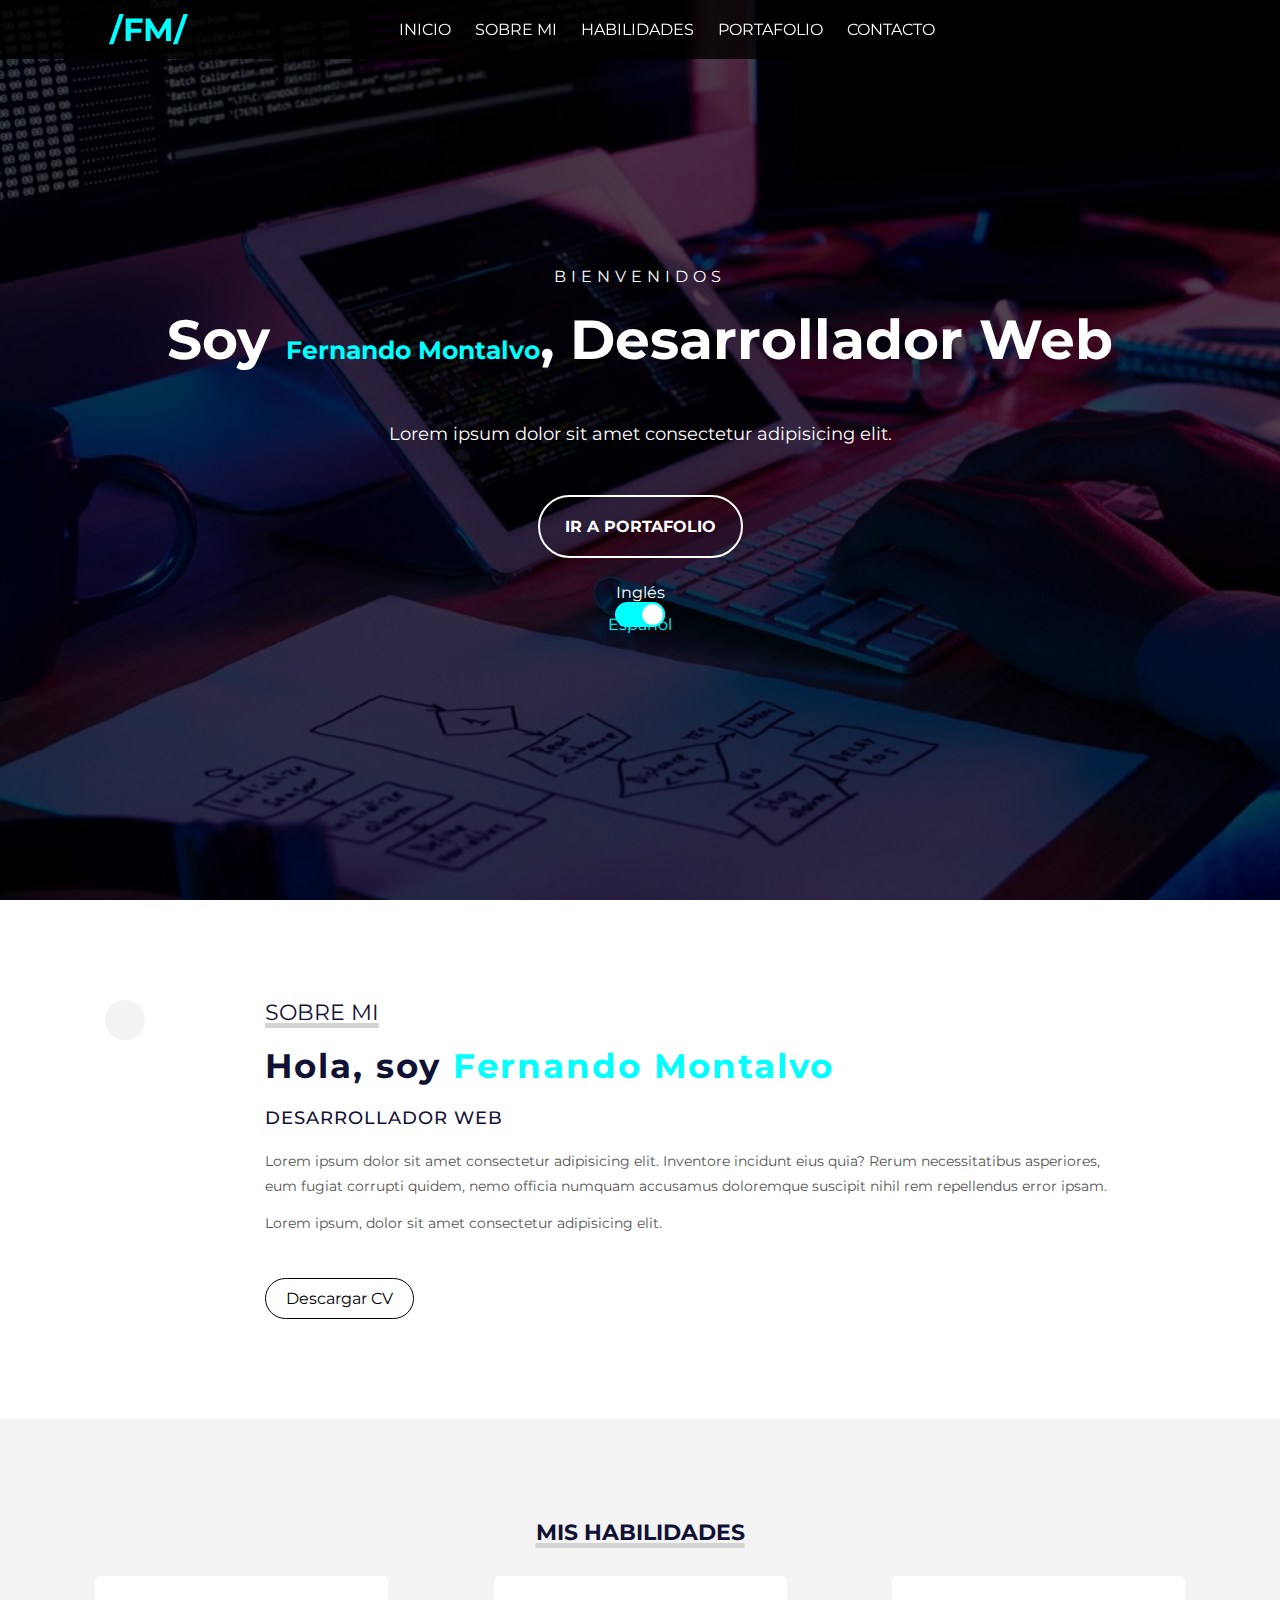
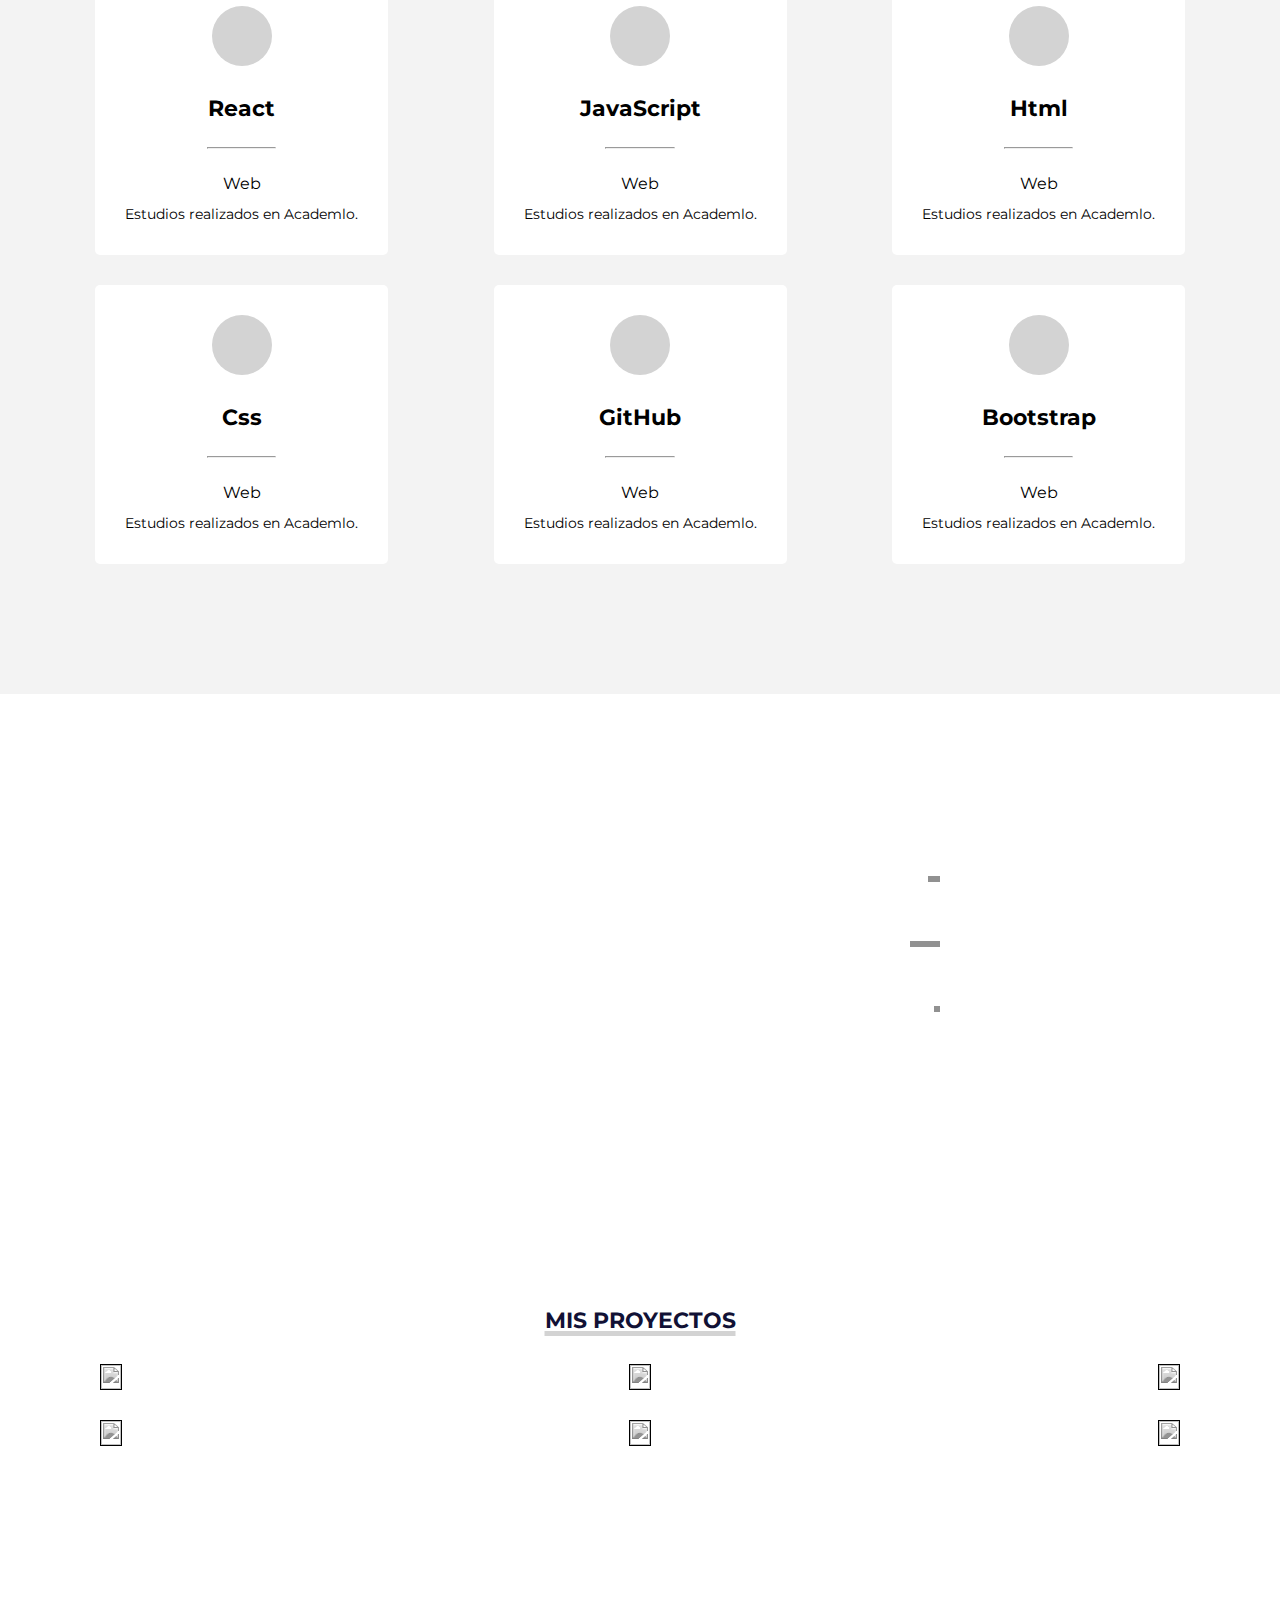
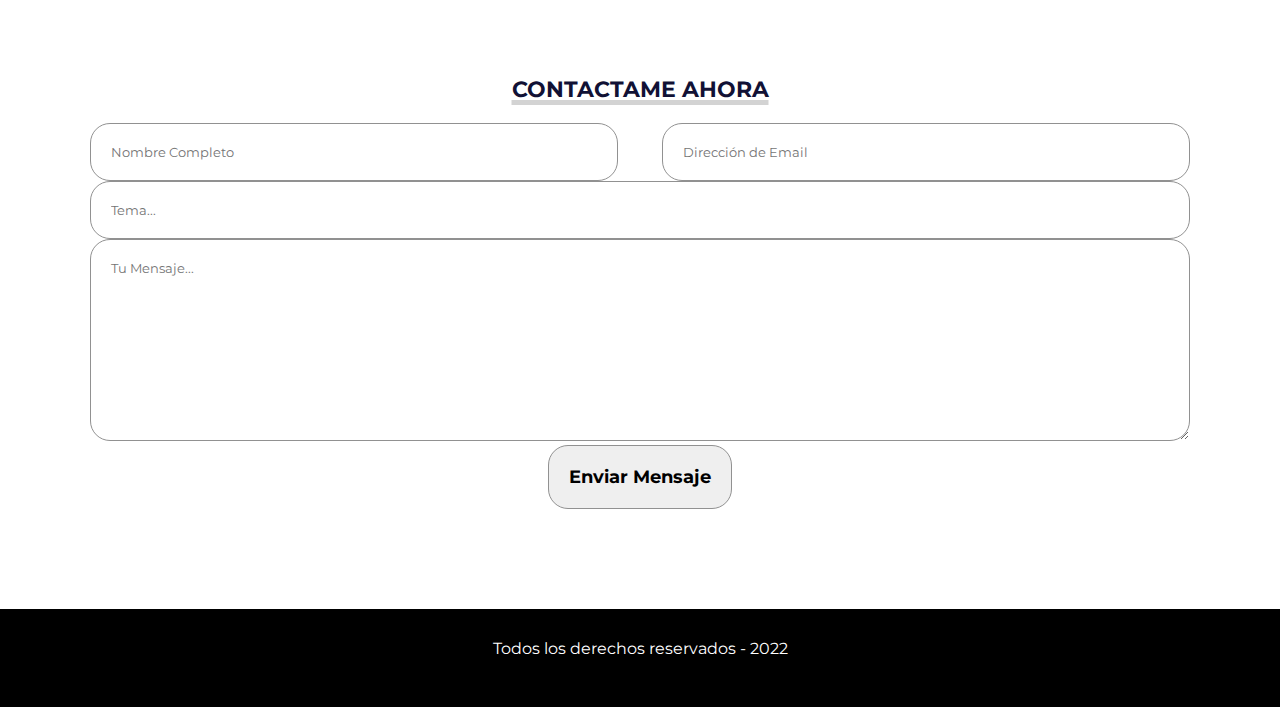
==== es/index.html @ 1dcae0e7 "new" ====
<!DOCTYPE html>
<html lang="es">
<head>
    <meta charset="UTF-8">
    <meta http-equiv="X-UA-Compatible" content="IE=edge">
    <meta name="viewport" content="width=device-width, initial-scale=1.0, user-scalable=no">
    <link rel="stylesheet" href="https://cdnjs.cloudflare.com/ajax/libs/font-awesome/6.1.2/css/all.min.css" integrity="sha512-1sCRPdkRXhBV2PBLUdRb4tMg1w2YPf37qatUFeS7zlBy7jJI8Lf4VHwWfZZfpXtYSLy85pkm9GaYVYMfw5BC1A==" crossorigin="anonymous" referrerpolicy="no-referrer" />
    <link rel="stylesheet" href="../style.css">
    <title>FM</title>
</head>
<body>
    <!-- inicio -->
    <section id="inicio">
        <div class="container">
            <header>
                <div class="container-header">
                    <h1>/FM/</h1>
                    <nav id="nav" class="">
                        <ul id="links">
                            <li><a href="#inicio" class="selected" onclick="seleccionar(this)">INICIO</a></li>
                            <li><a href="#sobremi" onclick="seleccionar(this)">SOBRE MI</a></li>
                            <li><a href="#habilidades" oclick="seleccionar(this)">HABILIDADES</a></li>
                            <li><a href="#portafolio" onlick="seleccionar(this)">PORTAFOLIO</a></li>
                            <li><a href="#contacto" onclick="seleccionar(this)">CONTACTO</a></li>
                        </ul>
                    </nav>
                    <div id="icon-nav" onclick="responsiveMenu()">
                        <i class="fa-solid fa-bars"></i>
                    </div>
                    <div class="network">
                        <a href="#"><i class="fa-brands fa-github"></i></a>
                        <a href="#"><i class="fa-brands fa-linkedin"></i></a>
                    </div>
                </div>
            </header>
            <div class="presentation">
                <p class="welcome">Bienvenidos</p>
                <h2>Soy <span>Fernando Montalvo</span>, Desarrollador Web</h2>
                <p class="description">Lorem ipsum dolor sit amet consectetur adipisicing elit.</p>
                <a href="#portafolio">Ir a Portafolio</a>
                <span class="en">Inglés</span>
                <input type="checkbox" class="check" checked>
                <span class="es">Español</span>
            </div>
        </div>
    </section>
    <!-- sobre mi -->
    <section id="sobremi">
        <div class="img-container">
            <img src="img/Fer.jpeg" alt="">
        </div>
        <div class="sobremi">
            <p  class="title-section">Sobre Mi</p>
            <h2>Hola, soy <span>Fernando Montalvo</span></h2>
            <h3>Desarrollador Web</h3>
            <p>Lorem ipsum dolor sit amet consectetur adipisicing elit. Inventore incidunt eius quia? Rerum necessitatibus asperiores, eum fugiat corrupti quidem, nemo officia numquam accusamus doloremque suscipit nihil rem repellendus error ipsam.</p>
            <p>Lorem ipsum, dolor sit amet consectetur adipisicing elit.</p>
            <a download="CV-Español" href="../CV/Currículum agente comercial profesional elegante y minimalista gris y beige.pdf">Descargar CV</a>
        </div>
    </section>
    <!-- habilidades -->
    <section id="habilidades">
        <h3 class="section-title">MIS HABILIDADES</h3>
        <div class="fila">
            <div class="habilidad">
                <span class="icon"><i class="fa-brands fa-react"></i></span>
                <h4>React</h4>
                <hr>
                <ul class="servicios-tag">
                    <li>Web</li>
                </ul>
                <p>Estudios realizados en Academlo.</p>
            </div>
            <div class="habilidad">
                <span class="icon"><i class="fa-brands fa-square-js"></i></span>
                <h4>JavaScript</h4>
                <hr>
                <ul class="servicios-tag">
                    <li>Web</li>
                </ul>
                <p>Estudios realizados en Academlo.</p>
            </div>
            <div class="habilidad">
                <span class="icon"><i class="fa-brands fa-html5"></i></span>
                <h4>Html</h4>
                <hr>
                <ul class="servicios-tag">
                    <li>Web</li>
                </ul>
                <p>Estudios realizados en Academlo.</p>
            </div>
        </div>
        <div class="fila">
            <div class="habilidad">
                <span class="icon"><i class="fa-brands fa-css3-alt"></i></span>
                <h4>Css</h4>
                <hr>
                <ul class="servicios-tag">
                    <li>Web</li>
                </ul>
                <p>Estudios realizados en Academlo.</p>
            </div>
            <div class="habilidad">
                <span class="icon"><i class="fa-brands fa-square-github"></i></span>
                <h4>GitHub</h4>
                <hr>
                <ul class="servicios-tag">
                    <li>Web</li>
                </ul>
                <p>Estudios realizados en Academlo.</p>
            </div>
            <div class="habilidad">
                <span class="icon"><i class="fa-brands fa-bootstrap"></i></span>
                <h4>Bootstrap</h4>
                <hr>
                <ul class="servicios-tag">
                    <li>Web</li>
                </ul>
                <p>Estudios realizados en Academlo.</p>
            </div>
        </div>
    </section>
    <!-- other skills -->
    <div class="skills-container" id="skills">
            <h3>OTRAS HABILIDADES</h3>
            <div class="skills">
                <div class="info">
                    <p><span class="list"></span>Adaptabilidad</p>
                    <span class="percent">98%</span>
                </div>
                <div class="bar">
                    <div id="adapt" class="bar-progress1"></div>
                </div>
            </div>

            <div class="skills">
                <div class="info">
                    <p><span class="list"></span>Trabajo en equipo</p>
                    <span class="percent">95%</span>
                </div>
                <div class="bar">
                    <div id="adapt" class="bar-progress2"></div>
                </div>
            </div>

            <div class="skills">
                <div class="info">
                    <p><span class="list"></span>Aprendizaje</p>
                    <span class="percent">99%</span>
                </div>
                <div class="bar">
                    <div id="adapt" class="bar-progress3"></div>
                </div>
            </div>

            <div class="skills">
                <div class="info">
                    <p><span class="list"></span>Compromiso</p>
                    <span class="percent">100%</span>
                </div>
                <div class="bar">
                    <div id="adapt" class="bar-progress4"></div>
                </div>
            </div>
    </div>
    <!-- portafolio -->
    <section id="portafolio">
        <h3 class="section-title">MIS PROYECTOS</h3>
        <div class="fila">
            <div class="proyecto">
                <div class="overlay"></div>
                <img src="img/e-c.png" alt="">
                <div class="info">
                    <h4>Descripción del proyecto</h4>
                    <p>Web Desing</p>
                </div>
            </div>
            <div class="proyecto">
                <div class="overlay"></div>
                <img src="img/p.png" alt="">
                <div class="info">
                    <h4>Descripción del proyecto</h4>
                    <p>Web Desing</p>
                </div>
            </div>
            <div class="proyecto">
                <div class="overlay"></div>
                <img src="img/rm.png" alt="">
                <div class="info">
                    <h4>Descripción del proyecto</h4>
                    <p>Web Desing</p>
                </div>
            </div>
        </div>
        <div class="fila">
            <div class="proyecto">
                <div class="overlay"></div>
                <img src="img/form.png" alt="">
                <div class="info">
                    <h4>Descripción del proyecto</h4>
                    <p>Web Desing</p>
                </div>
            </div>
            <div class="proyecto">
                <div class="overlay"></div>
                <img src="img/wa.png" alt="">
                <div class="info">
                    <h4>Descripción del proyecto</h4>
                    <p>Web Desing</p>
                </div>
            </div>
            <div class="proyecto">
                <div class="overlay"></div>
                <img src="img/q.png" alt="">
                <div class="info">
                    <h4>Descripción del proyecto</h4>
                    <p>Web Desing</p>
                </div>
            </div>
        </div>
    </section>
    <!-- contacto -->
    <section id="contacto">
        <h3 class="section-title">Contactame ahora</h3>
        <div class="container-form">
            <form action="https://formsubmit.co/fmontalvochavez@gmail.com" method="POST">
                <div class="fila mitad">
                    <input type="text" placeholder="Nombre Completo" class="input-mitad" name="name">
                    <input type="text" placeholder="Dirección de Email" class="input-mitad" name="email">
                </div>
                <div class="fila">
                    <input type="text" placeholder="Tema..." class="input-full" name="subject">
                </div>
                <div class="fila">
                    <textarea name="" id="" cols="30" rows="10" placeholder="Tu Mensaje..." class="input-full" name="comments"></textarea>
                </div>
                <input type="submit" value="Enviar Mensaje" class="btn-enviar">
            </form>
        </div>
    </section>
    <!-- footer -->
    <footer>
        <p>Todos los derechos reservados - 2022</p>
        <div class="network">
            <a href="#"><i class="fa-brands fa-github"></i></a>
            <a href="#"><i class="fa-brands fa-linkedin"></i></a>
        </div>
    </footer>

    <script src="../script.js"></script>
</body>
</html>
---- style.css ----
@import url('https://fonts.googleapis.com/css2?family=Montserrat:wght@200;400;600&display=swap');
*{
    margin: 0;
    padding: 0;
    box-sizing: border-box;
    font-family: "Montserrat";
}

html {
    scroll-behavior: smooth;
}

#inicio{
    background: linear-gradient(rgba(0,0,0,.7), rgba(0,0,0,.7)), url("img/Web-Development-Tools-Online-2020.jpg");
    background-size: cover;
    background-size: center center;
    height: 100vh;
}

#inicio .container header{
    background-color: rgba(0, 0, 0, .8);
    position: fixed;
    width: 100%;
    z-index: 100;
    top: 0;
}
#inicio .container header .container-header{
    max-width: 1100px;
    margin: auto;
    display: flex;
    justify-content: space-between;
    align-items: center;
    padding: 10px 20px;
}
#inicio .container header .container-header h1 {
    text-align: center;
    color: aqua;
}

#inicio .container header .container-header nav ul {
    list-style: none;
    display: flex;
    align-items: center;
}

#inicio .container header .container-header nav ul li a {
    text-decoration: none;
    color: #fff;
    margin: 0 12px;
    font-weight: 400;
    transition: .5s;
}

#inicio .container header .container-header nav ul a:hover {
    color: aqua;
}

#inicio .container header .container-header .network a {
    text-decoration: none;
    color: #fff;
    display: inline-block;
    margin-left: 10px;
    transition: .5s;
}

#inicio .container header .container-header .network a:hover {
    color: aqua;
}

#inicio .container header .container-header .seleccionado {
    color: aqua;
}

#inicio .container .presentation {
    max-width: 1100px;
    height: 100vh;
    margin: auto;
    color: #fff;
    display: flex;
    flex-direction: column;
    align-items: center;
    justify-content: center;
}

#inicio .container .presentation .welcome {
    font-size: 16px;
    margin-bottom: 20px;
    text-transform: uppercase;
    letter-spacing: 5px;
}

#inicio .container .presentation h2 {
    font-size: 55px;
    margin-bottom: 25px;
    text-align: center;
}

#inicio .container .presentation h2 span {
    font-size: 25px;
    color: aqua;
}

#inicio .container .presentation .description {
    max-width: 700px;
    margin: 25px auto;
    font-size: 18px;
    text-align: center;
}

#inicio .container .presentation a {
    text-decoration: none;
    display: inline-block;
    margin: 25px;
    padding: 20px 25px;
    border: 2px solid #fff;
    border-radius: 50px;
    color: #fff;
    font-weight: bold;
    text-transform: uppercase;
    transition: .5s;
}

#inicio .container .presentation a:hover {
    background: aqua;
}

#icon-nav {
    color: #fff;
    display: none;
}

/* S o b r e m i */

#sobremi {
    max-width: 1100px;
    margin: auto;
    padding: 100px 15px;
    color: #111135;
    display: flex;
}

#sobremi .img-container{
    max-width: 400px;
    margin-right: 80px;
}

#sobremi .img-container img {
    padding: 20px;
    width: 100%;
    border-radius: 20px;
    background-color: #f3f3f3;
}

#sobremi .sobremi {
    margin: 0 40px;
}

#sobremi .sobremi .title-section {
    font-size: 22px;
    text-transform: uppercase;
    color: #111135;
    text-decoration: underline;
    text-decoration-color: #d3d3d3;
    text-decoration-thickness: 5px;
}

#sobremi .sobremi h2{
    font-size: 34px;
    font-weight: bold;
    margin: 20px 0;
    letter-spacing: 2px;
}

#sobremi .sobremi h2 span {
    color: aqua;
}

#sobremi .sobremi h3 {
    font-size: 18px;
    font-weight: 500;
    text-transform: uppercase;
    margin-bottom: 20px;
    letter-spacing: 1px;
}

#sobremi .sobremi p {
    font-size: 14px;
    line-height: 25px;
    color: #565656;
    margin-bottom: 12px;
}

#sobremi .sobremi a {
    display: inline-block;
    text-decoration: none;
    color: #000;
    border-radius: 30px;
    border: 1px solid #000;
    padding: 10px 20px;
    margin-top: 30px;
    transition: .5s;
}

#sobremi .sobremi a:hover {
    background-color: aqua;
    color: #fff;
}

/* H a b i l i d a d e s */

#habilidades {
    padding: 100px 15px;
    text-align: center;
    background-color: #f3f3f3;
}

#habilidades .section-title {
    font-size: 22px;
    text-transform: uppercase;
    color: #111135;
    text-decoration: underline;
    text-decoration-color: #d3d3d3;
    text-decoration-thickness: 5px;
}

#habilidades .fila {
    display: flex;
    justify-content: space-between;
    max-width: 1100px;
    margin: 30px auto;
}

#habilidades .fila .habilidad {
    max-width: 350px;
    background-color: #fff;
    padding: 30px;
    margin: 0 5px;
    border-radius: 5px;
    transition: .5s;
}

#habilidades .fila .habilidad:hover {
    box-shadow: 5px 5px 10px #565656, -5px -5px 10px #8a8a8a;
}

#habilidades .fila .habilidad h4 {
    font-size: 22px;
    margin-bottom: 25px;
}

#habilidades .fila .habilidad .icon {
    display: inline-block;
    width: 60px;
    height: 60px;
    border-radius: 50%;
    background-color: #d3d3d3;
    padding: 20px;
    margin-bottom: 25px;
}

#habilidades .fila .habilidad hr {
    width: 30%;
    margin: auto;
    color: #000;
    margin-bottom: 25px;
}

#habilidades .fila .habilidad ul {
    list-style: none;
    display: flex;
    justify-content: center;
    margin-bottom: 10px;
}

#habilidades .fila .habilidad p {
    font-size: 14px;
    line-height: 22px;
}

/* O t r a s h a b i l i d a d e s */

.skills-container {
    background: linear-gradient(#eb5a5acc, rgba(33, 16, 16, .8)), url("img/52829.jpg");
    background-attachment: fixed;
    background-repeat: no-repeat;
    background-size: cover;
    background-position: center center;
    padding: 100px 0;
    text-align: center;
    color: #fff;
}

.skills-container .skills {
    max-width: 600px;
    margin: 30px auto;
}

.skills-container .skills .info {
    display: flex;
    justify-content: space-between;
}

.skills-container .skills .list {
    display: inline-block;
    margin-right: 20px;
    height: 10px;
    width: 10px;
    background-color: #fff;
}

.skills-container .skills .bar {
    background-color: #919191;
    width: 100%;
    height: 6px;
    margin: 10px 0;
}

.skills-container .skills .bar .bar-progress1 {
    background-color: #fff;
    width: 98%;
    height: 6px;
    animation: progress1 2s forwards;
}

.skills-container .skills .bar .bar-progress2 {
    background-color: #fff;
    width: 95%;
    height: 6px;
    animation: progress2 2s forwards;
}

.skills-container .skills .bar .bar-progress3 {
    background-color: #fff;
    width: 99%;
    height: 6px;
    animation: progress3 2s forwards;
}

.skills-container .skills .bar .bar-progress4 {
    background-color: #fff;
    width: 100%;
    height: 6px;
    animation: progress4 2s forwards;
}

@keyframes progress1{
    0%{
        width: 0;
    }
    100% {
        width: 98%;
    }
}

@keyframes progress2{
    0%{
        width: 0;
    }
    100% {
        width: 95%;
    }
}

@keyframes progress3{
    0%{
        width: 0;
    }
    100% {
        width: 99%;
    }
}

@keyframes progress4{
    0%{
        width: 0;
    }
    100% {
        width: 100%;
    }
}

/* p o r t a f o l i o */

#portafolio {
    max-width: 1100px;
    padding: 100px 0;
    margin: auto;
}

#portafolio .section-title {
    text-align: center;
    font-size: 22px;
    text-transform: uppercase;
    color: #111135;
    text-decoration: underline;
    text-decoration-color: #d3d3d3;
    text-decoration-thickness: 5px;
}

#portafolio .fila {
    display: flex;
    justify-content: space-between;
    margin: 30px 0;
}

#portafolio .fila .proyecto {
    max-width: 450px;
    border: 1px solid #000;
    margin: 0 10px;
    position: relative;
    overflow: hidden;
}

#portafolio .fila .proyecto img {
    width: 100%;
    height: 100%;
    filter: grayscale(1);
    object-fit: cover;
    transition: .5s;
}

#portafolio .fila .proyecto:hover img {
    filter: grayscale(0);
}

#portafolio .fila .proyecto .info {
    position: absolute;
    left: 0;
    background-color: rgba(0, 0, 0, .8);
    color: aqua;
    width: 100%;
    padding: 10px;
    opacity: 0;
    bottom: -40px;
    transition: .5s;
}

#portafolio .fila .proyecto:hover .info {
    opacity: 1;
    bottom: 0;
}

/* c o n t a c t o */

#contacto {
    padding: 100px 15px;
}

#contacto .section-title {
    margin-bottom: 20px;
    text-align: center;
    font-size: 22px;
    text-transform: uppercase;
    color: #111135;
    text-decoration: underline;
    text-decoration-color: #d3d3d3;
    text-decoration-thickness: 5px;
}

#contacto .container-form {
    max-width: 1100px;
    margin: auto;
}

#contacto .container-form .mitad {
    display: flex;
    justify-content: space-between;
}

#contacto .container-form input,
#contacto .container-form textarea {
    padding: 20px;
    border-radius: 20px;
    border: none;
    border: 1px solid #919191;
}

#contacto .container-form .mitad input {
    width: 48%;
}

#contacto .container-form .input-full {
    width: 100%;
}

#contacto .btn-enviar {
    display: block;
    margin: auto;
    cursor: pointer;
    transition: .5s;
    padding: 10px 15px;
    font-size: 18px;
    font-weight: bold;
}

#contacto .btn-enviar:hover {
    background-color: aqua;
    color: #fff;
}

footer {
    background-color: #000;
    color: #fff;
    text-align: center;
    padding: 30px 0;
}

footer a {
    text-decoration: none;
    color: #fff;
    display: inline-block;
    margin: 5px;
    font-size: 26px;
}

/* i d i o m a */

.en {
    color: #fff;
}

.es {
    color: aqua;
}

.check {
    position: relative;
    width: 50px;
}

.check:before {
    content: '';
    position: absolute;
    width: 50px;
    height: 25px;
    background: #fff;
    border-radius: 25px;
}

.check:after {
    content: '';
    position: absolute;
    width: 25px;
    height: 25px;
    background: #fff;
    border-radius: 25px;
    transition: 0.25s;
    border: 2px solid #333;
    box-sizing: border-box;
}

.check:checked:after {
    left: 25px;
    border: 2px solid aqua;
}

.check:checked::before {
    background: aqua;
}

/* r e s p o n s i v e */

@media screen and (max-width:800px){
    .network {
        display: none;
    }
    nav {
        display: none;
    }
    nav.responsive {
        display: block;
        background-color: rgba(0, 0, 0, .8);
        width: 100%;
        position: absolute;
        top: 48px;
        left: 0;
        padding: 10px 0;
    }
    nav.responsive ul {
        display: block !important;
        text-align: center;
    }
    nav.responsive ul li {
        margin: 5px 0;
    }
    #icon-nav {
        display: block;
    }
    #inicio .container .presentation h2 {
        font-size: 40px;
    }
    #sobremi {
        padding: 50px 0;
        display: block;
    }
    #sobremi .img-container{
        max-width: 200px;
        margin: auto;
    }
    #sobremi .img-container img {
        padding: 8px;
    }
    #sobremi .sobremi .title-section {
        text-align: center;
    }
    #sobremi .sobremi h2 {
        font-size: 25px;
        text-align: center;
    }
    #habilidades {
        padding: 50px 15px;
    }
    #habilidades .fila {
        display: block;
    }
    #habilidades .fila .habilidad {
        margin: 10px auto;
    }
    #skills-container {
        padding: 50px 20px;
    }
    #portafolio {
        padding: 50px 0;
    }
    #portafolio .fila {
        display: block;
    }
    #portafolio .fila .proyecto {
        margin: 10px auto;
    }
    #contacto {
        padding: 50px 15px;
    }
    #contacto .container-form .mitad {
        margin-bottom: 15px;
        display: block;
    }
    #contacto .container-form .mitad input {
        width: 100%;
        margin-bottom: 15px;
    }
}
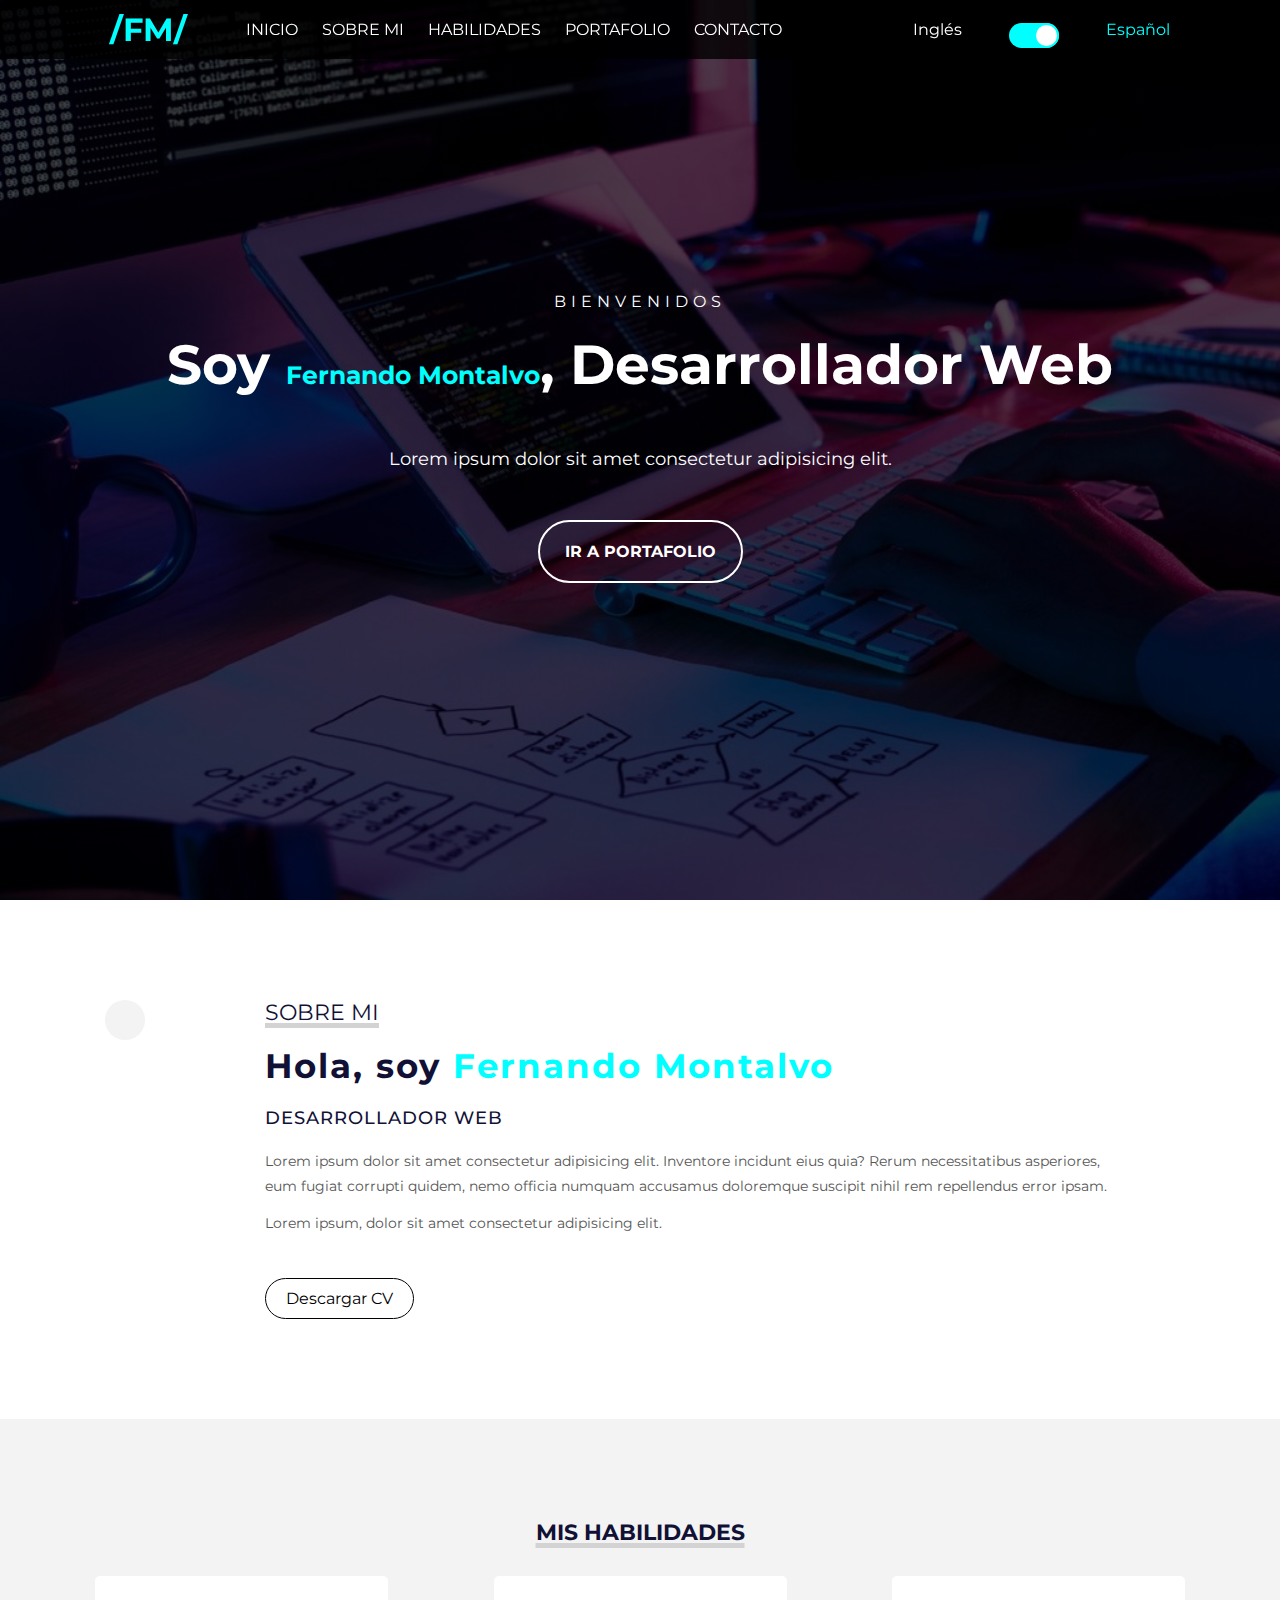
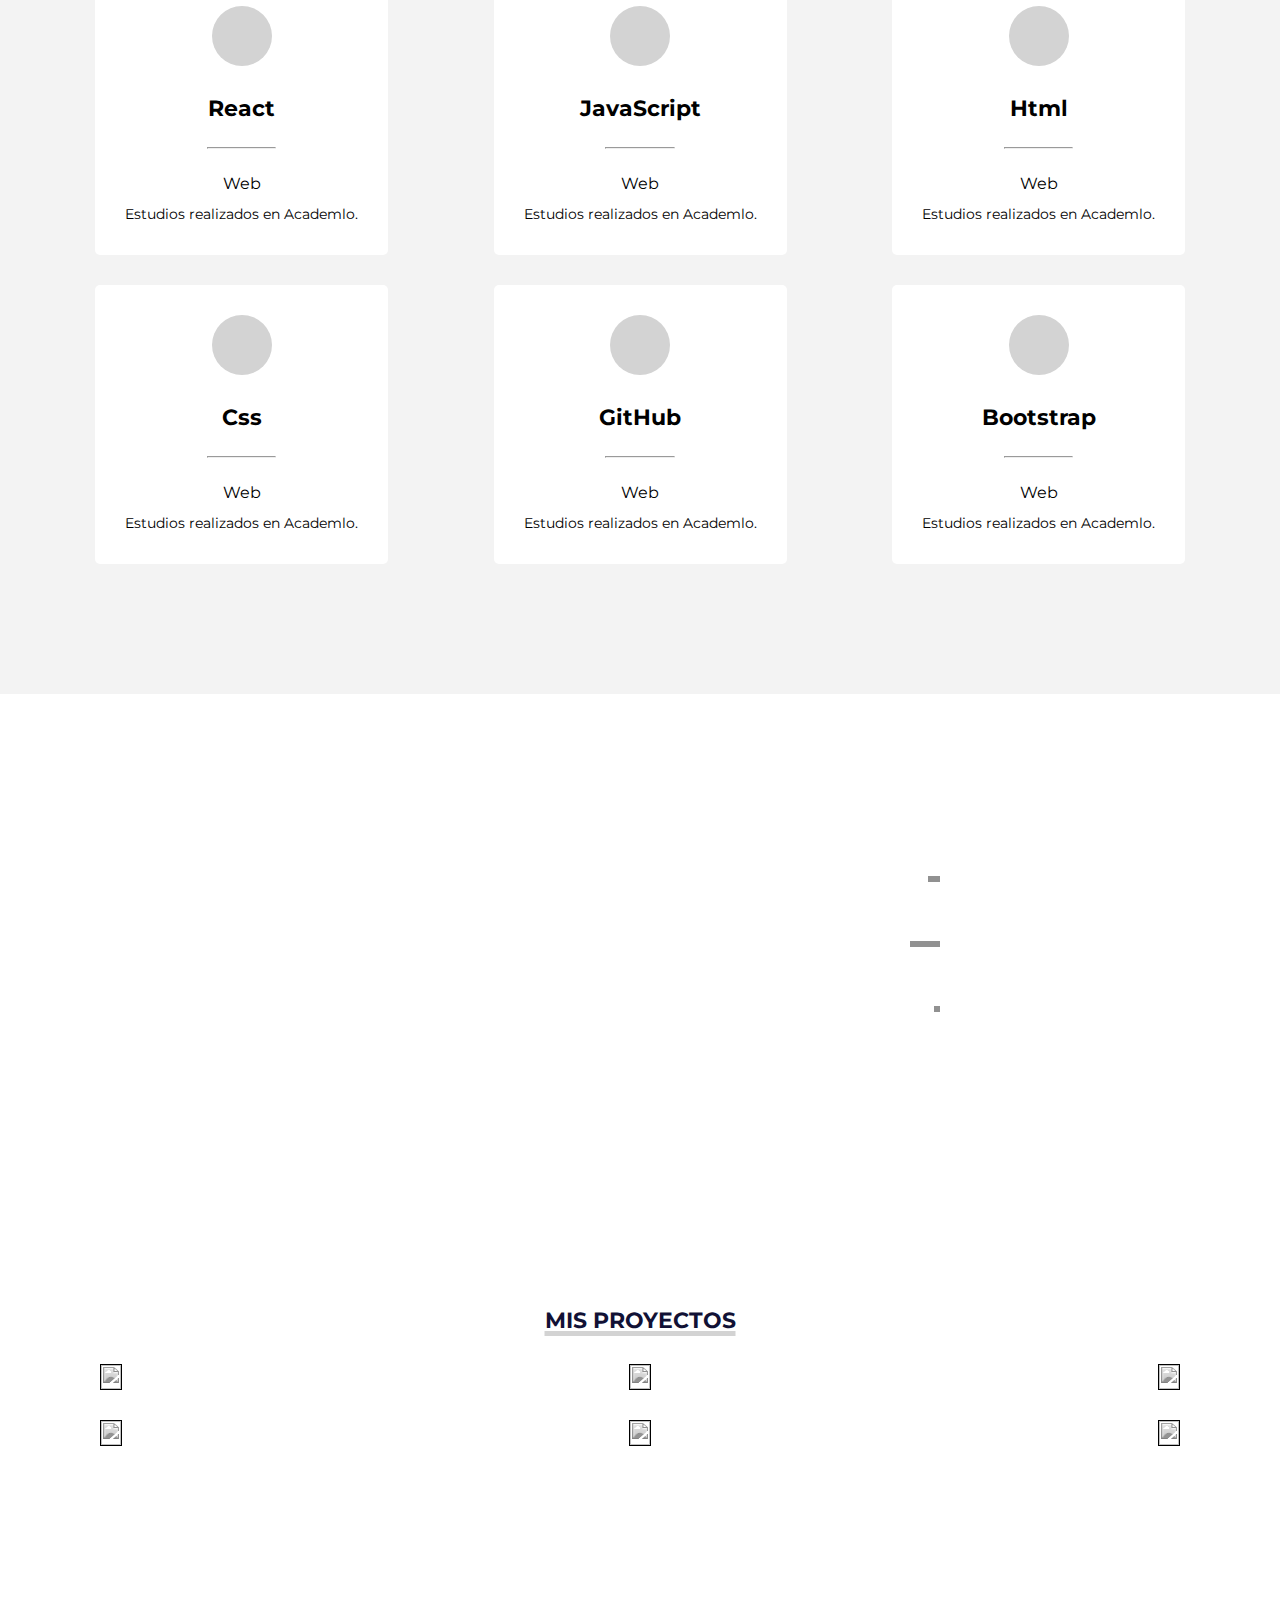
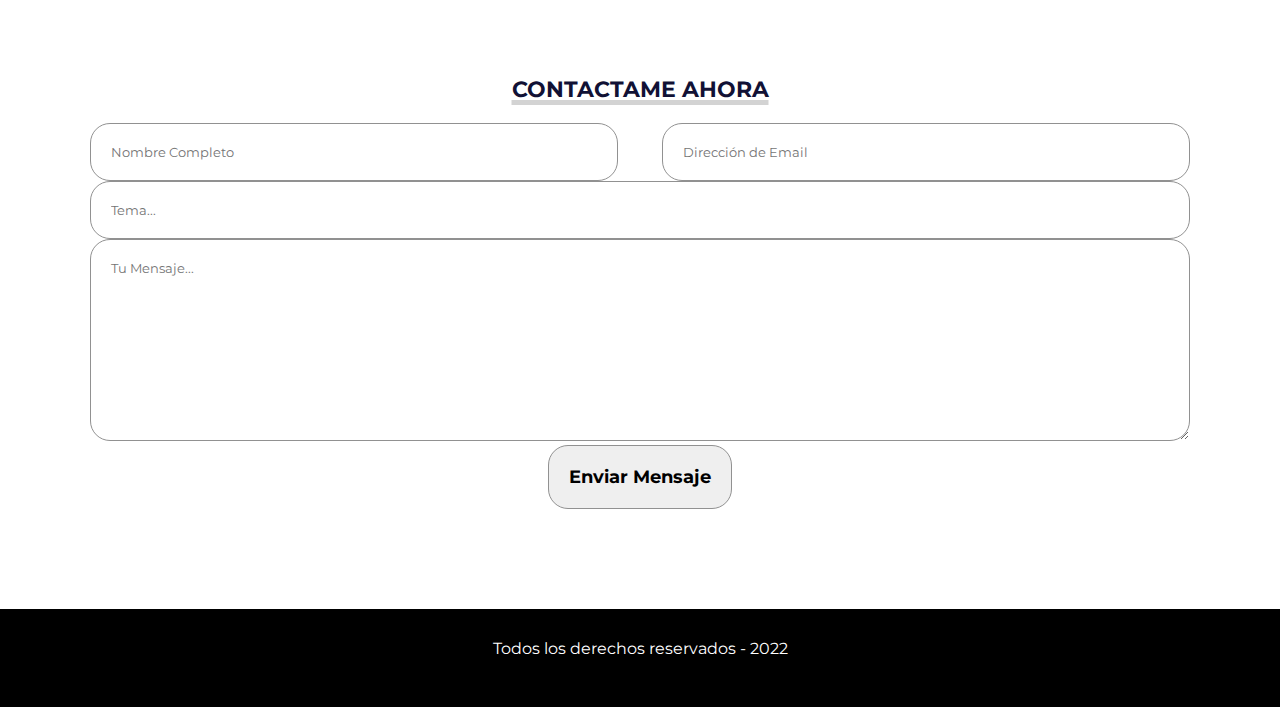
==== commit 9594deff: "n" ====
--- a/es/index.html
+++ b/es/index.html
@@ -31,6 +31,9 @@
                         <a href="#"><i class="fa-brands fa-github"></i></a>
                         <a href="#"><i class="fa-brands fa-linkedin"></i></a>
                     </div>
+                    <span class="en">Inglés</span>
+                    <input type="checkbox" class="check" checked>
+                    <span class="es">Español</span>
                 </div>
             </header>
             <div class="presentation">
@@ -38,9 +41,6 @@
                 <h2>Soy <span>Fernando Montalvo</span>, Desarrollador Web</h2>
                 <p class="description">Lorem ipsum dolor sit amet consectetur adipisicing elit.</p>
                 <a href="#portafolio">Ir a Portafolio</a>
-                <span class="en">Inglés</span>
-                <input type="checkbox" class="check" checked>
-                <span class="es">Español</span>
             </div>
         </div>
     </section>
@@ -232,7 +232,7 @@
                     <input type="text" placeholder="Tema..." class="input-full" name="subject">
                 </div>
                 <div class="fila">
-                    <textarea name="" id="" cols="30" rows="10" placeholder="Tu Mensaje..." class="input-full" name="comments"></textarea>
+                    <textarea name="comments" id="" cols="30" rows="10" placeholder="Tu Mensaje..." class="input-full"></textarea>
                 </div>
                 <input type="submit" value="Enviar Mensaje" class="btn-enviar">
             </form>
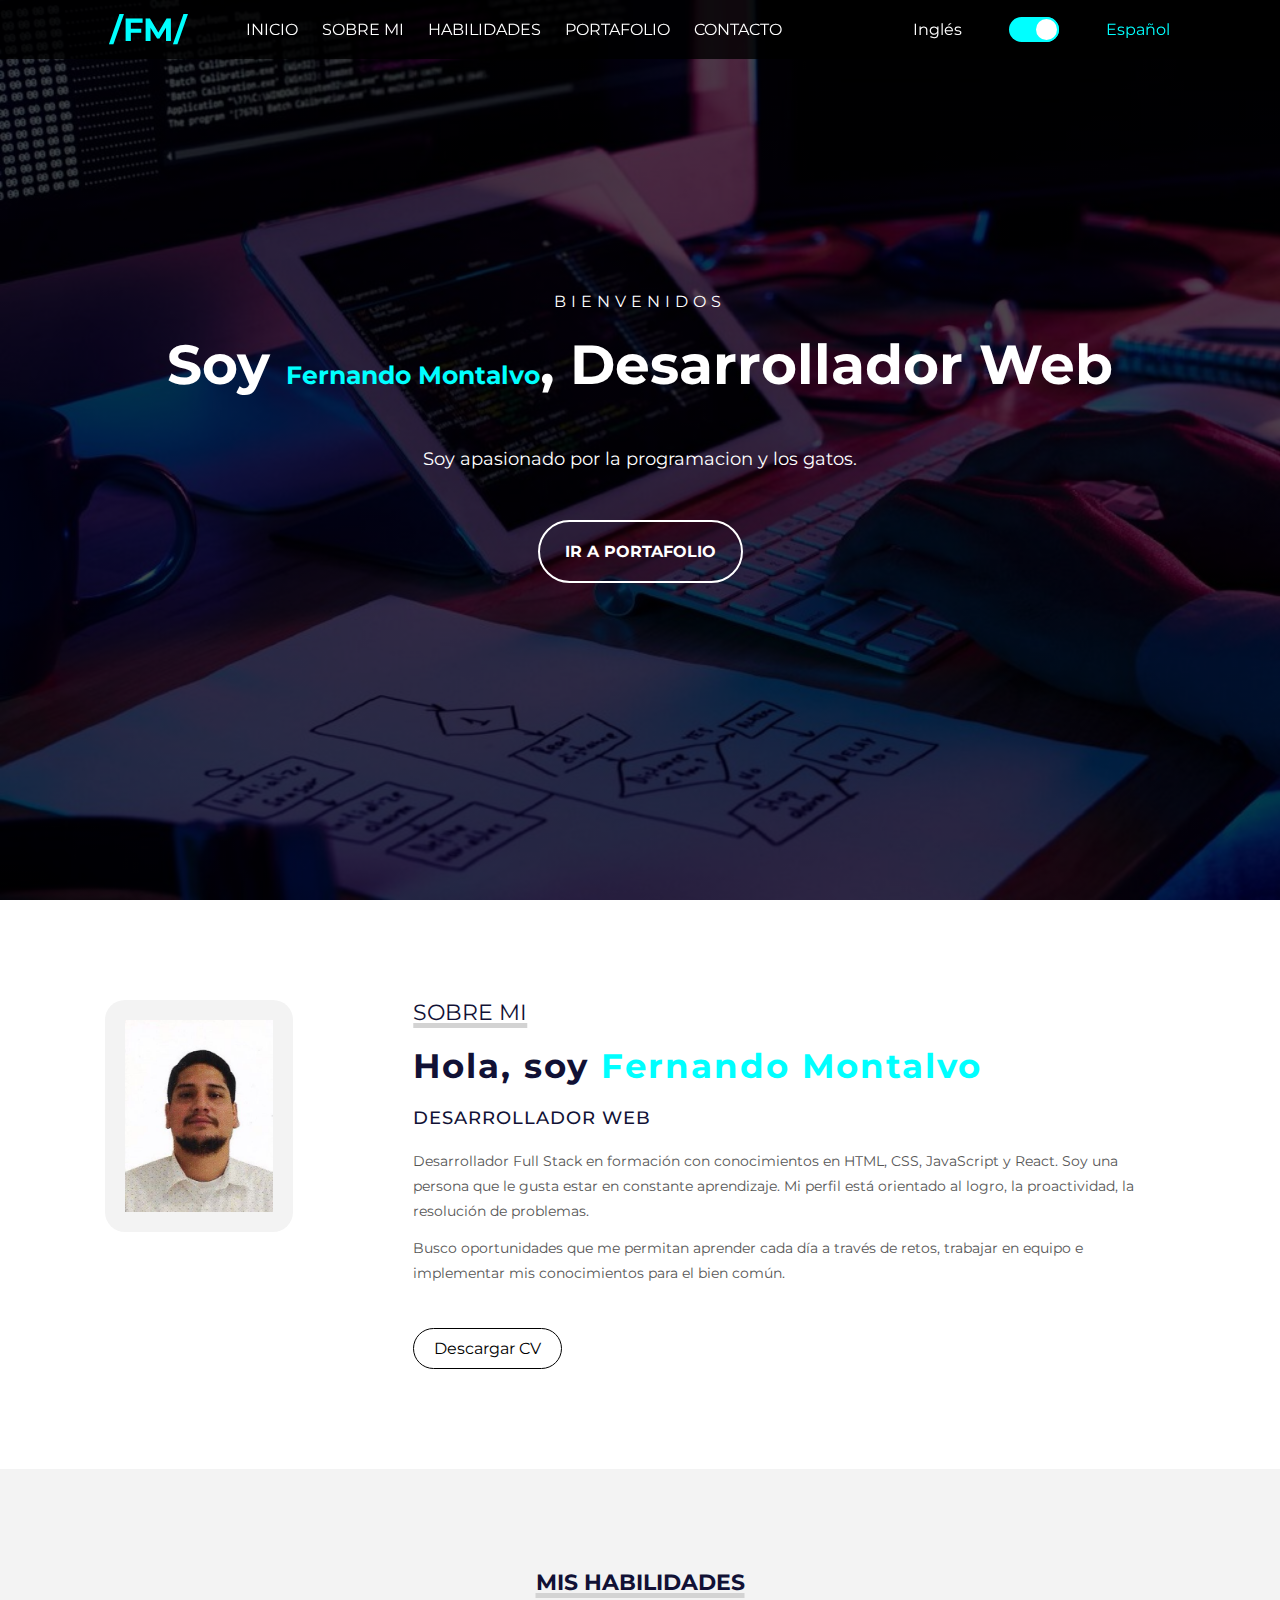
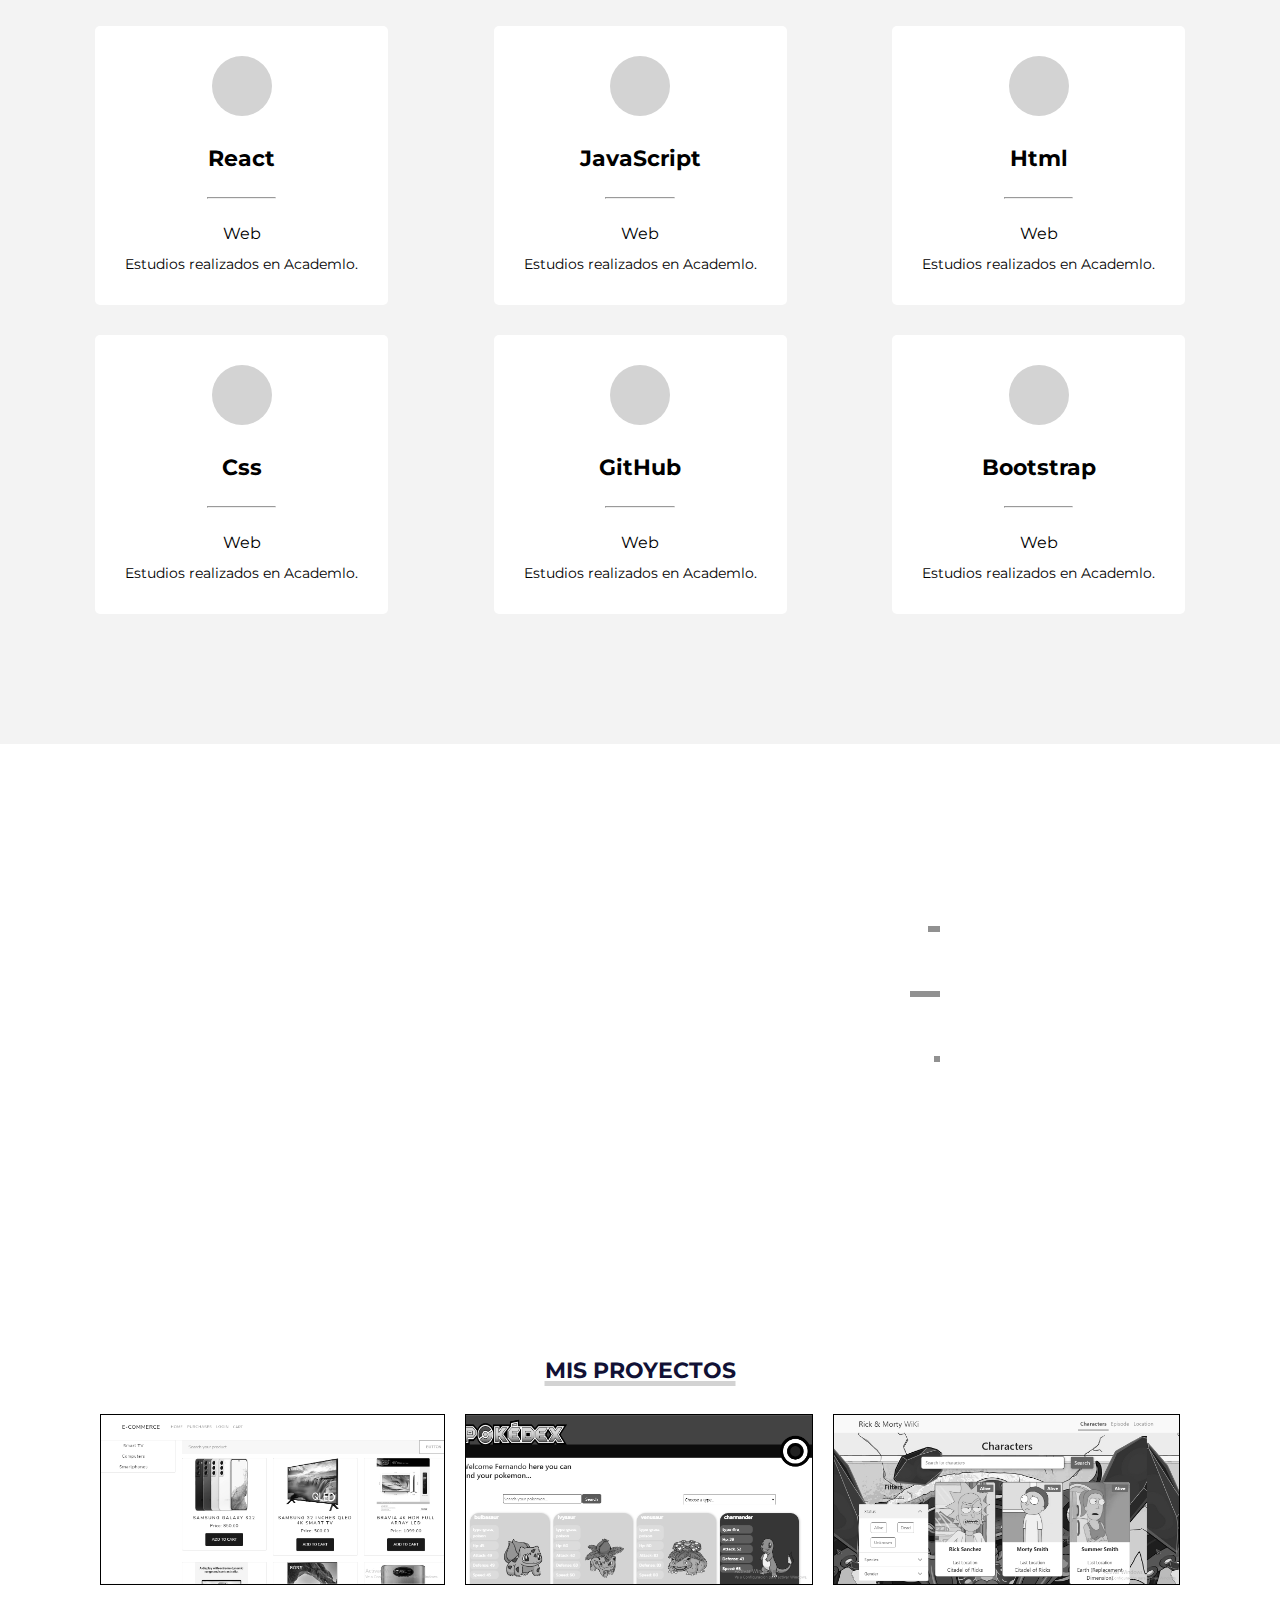
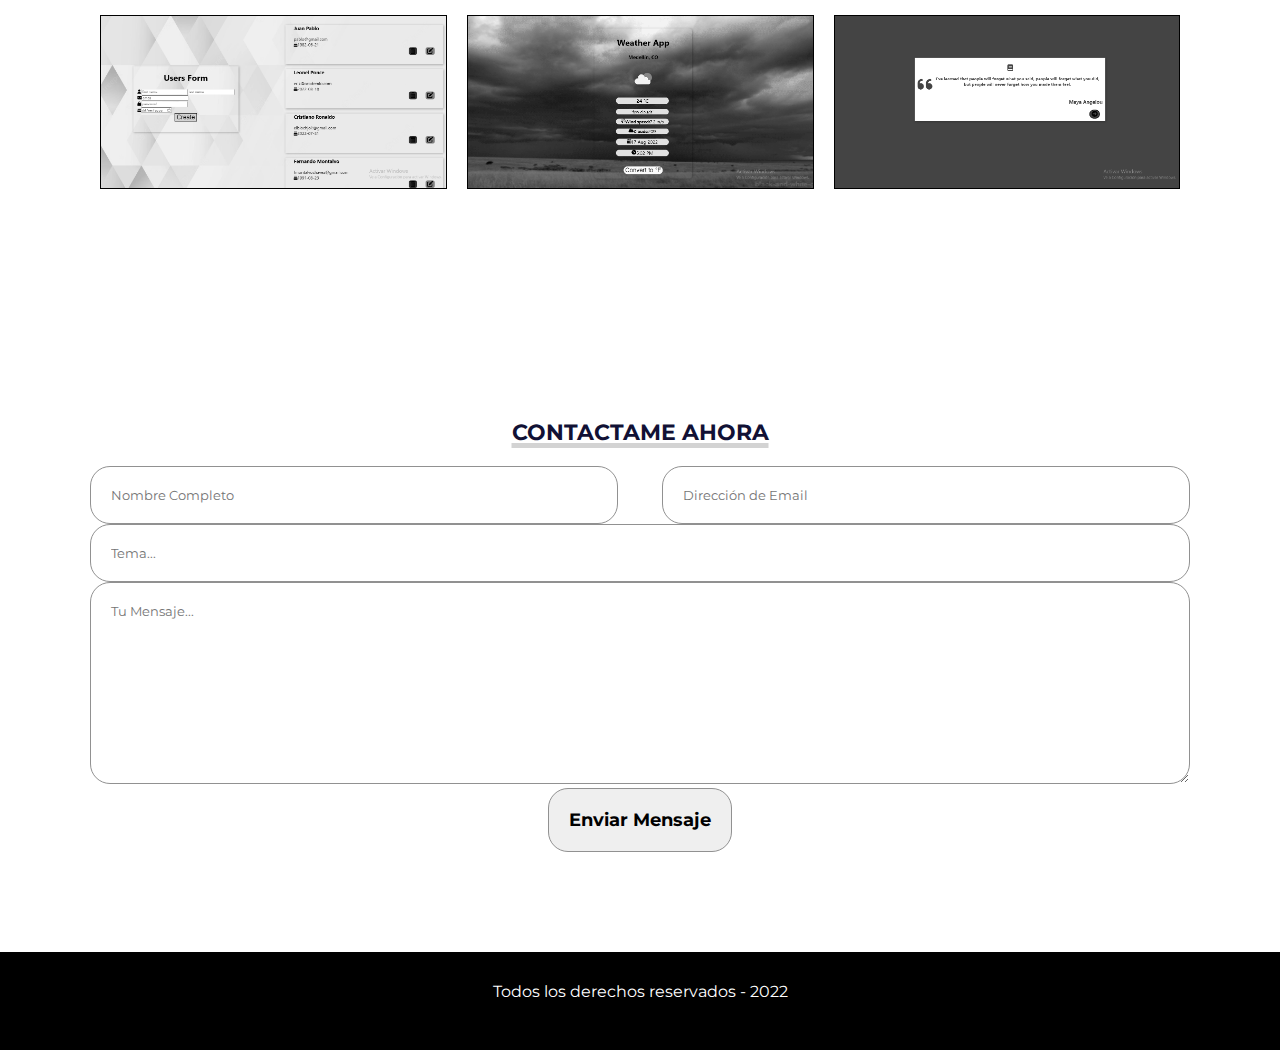
==== commit c11e3c04: "new" ====
--- a/es/index.html
+++ b/es/index.html
@@ -28,8 +28,8 @@
                         <i class="fa-solid fa-bars"></i>
                     </div>
                     <div class="network">
-                        <a href="#"><i class="fa-brands fa-github"></i></a>
-                        <a href="#"><i class="fa-brands fa-linkedin"></i></a>
+                        <a href="https://github.com/FernandoMontalvoCh"><i class="fa-brands fa-github"></i></a>
+                        <a href="https://www.linkedin.com/in/fernando-montalvo-883885226/"><i class="fa-brands fa-linkedin"></i></a>
                     </div>
                     <span class="en">Inglés</span>
                     <input type="checkbox" class="check" checked>
@@ -39,7 +39,7 @@
             <div class="presentation">
                 <p class="welcome">Bienvenidos</p>
                 <h2>Soy <span>Fernando Montalvo</span>, Desarrollador Web</h2>
-                <p class="description">Lorem ipsum dolor sit amet consectetur adipisicing elit.</p>
+                <p class="description">Soy apasionado por la programacion y los gatos.</p>
                 <a href="#portafolio">Ir a Portafolio</a>
             </div>
         </div>
@@ -47,14 +47,14 @@
     <!-- sobre mi -->
     <section id="sobremi">
         <div class="img-container">
-            <img src="img/Fer.jpeg" alt="">
+            <img src="../img/Fer.jpeg" alt="">
         </div>
         <div class="sobremi">
             <p  class="title-section">Sobre Mi</p>
             <h2>Hola, soy <span>Fernando Montalvo</span></h2>
             <h3>Desarrollador Web</h3>
-            <p>Lorem ipsum dolor sit amet consectetur adipisicing elit. Inventore incidunt eius quia? Rerum necessitatibus asperiores, eum fugiat corrupti quidem, nemo officia numquam accusamus doloremque suscipit nihil rem repellendus error ipsam.</p>
-            <p>Lorem ipsum, dolor sit amet consectetur adipisicing elit.</p>
+            <p>Desarrollador Full Stack en formación con conocimientos en HTML, CSS, JavaScript y React. Soy una persona que le gusta estar en constante aprendizaje. Mi perfil está orientado al logro, la proactividad, la resolución de problemas.</p>
+            <p>Busco oportunidades que me permitan aprender cada día a través de retos, trabajar en equipo e implementar mis conocimientos para el bien común.</p>
             <a download="CV-Español" href="../CV/Currículum agente comercial profesional elegante y minimalista gris y beige.pdf">Descargar CV</a>
         </div>
     </section>
@@ -169,52 +169,52 @@
         <div class="fila">
             <div class="proyecto">
                 <div class="overlay"></div>
-                <img src="img/e-c.png" alt="">
-                <div class="info">
-                    <h4>Descripción del proyecto</h4>
-                    <p>Web Desing</p>
-                </div>
-            </div>
-            <div class="proyecto">
-                <div class="overlay"></div>
-                <img src="img/p.png" alt="">
-                <div class="info">
-                    <h4>Descripción del proyecto</h4>
-                    <p>Web Desing</p>
-                </div>
-            </div>
-            <div class="proyecto">
-                <div class="overlay"></div>
-                <img src="img/rm.png" alt="">
-                <div class="info">
-                    <h4>Descripción del proyecto</h4>
-                    <p>Web Desing</p>
-                </div>
-            </div>
-        </div>
-        <div class="fila">
-            <div class="proyecto">
-                <div class="overlay"></div>
-                <img src="img/form.png" alt="">
-                <div class="info">
-                    <h4>Descripción del proyecto</h4>
-                    <p>Web Desing</p>
-                </div>
-            </div>
-            <div class="proyecto">
-                <div class="overlay"></div>
-                <img src="img/wa.png" alt="">
-                <div class="info">
-                    <h4>Descripción del proyecto</h4>
-                    <p>Web Desing</p>
-                </div>
-            </div>
-            <div class="proyecto">
-                <div class="overlay"></div>
-                <img src="img/q.png" alt="">
-                <div class="info">
-                    <h4>Descripción del proyecto</h4>
-                    <p>Web Desing</p>
+                <img src="../img/e-c.png" alt="">
+                <div class="info">
+                    <h4>E-commerce</h4>
+                    <p><i class="fa-brands fa-react"></i> <i class="fa-brands fa-html5"></i> <i class="fa-brands fa-css3-alt"></i></p>
+                </div>
+            </div>
+            <div class="proyecto">
+                <div class="overlay"></div>
+                <img src="../img/p.png" alt="">
+                <div class="info">
+                    <h4>Pokemon Api</h4>
+                    <p><i class="fa-brands fa-react"></i> <i class="fa-brands fa-html5"></i> <i class="fa-brands fa-css3-alt"></i></p>
+                </div>
+            </div>
+            <div class="proyecto">
+                <div class="overlay"></div>
+                <img src="../img/rm.png" alt="">
+                <div class="info">
+                    <h4>Rick and Morty Api</h4>
+                    <p><i class="fa-brands fa-react"></i> <i class="fa-brands fa-html5"></i> <i class="fa-brands fa-css3-alt"></i></p>
+                </div>
+            </div>
+        </div>
+        <div class="fila">
+            <div class="proyecto">
+                <div class="overlay"></div>
+                <img src="../img/form.png" alt="">
+                <div class="info">
+                    <h4>CRUD Form</h4>
+                    <p><i class="fa-brands fa-react"></i> <i class="fa-brands fa-html5"></i> <i class="fa-brands fa-css3-alt"></i></p>
+                </div>
+            </div>
+            <div class="proyecto">
+                <div class="overlay"></div>
+                <img src="../img/wa.png" alt="">
+                <div class="info">
+                    <h4>Weather Api</h4>
+                    <p><i class="fa-brands fa-react"></i> <i class="fa-brands fa-html5"></i> <i class="fa-brands fa-css3-alt"></i></p>
+                </div>
+            </div>
+            <div class="proyecto">
+                <div class="overlay"></div>
+                <img src="../img/q.png" alt="">
+                <div class="info">
+                    <h4>Quotes</h4>
+                    <p><i class="fa-brands fa-react"></i> <i class="fa-brands fa-html5"></i> <i class="fa-brands fa-css3-alt"></i></p>
                 </div>
             </div>
         </div>
@@ -242,8 +242,8 @@
     <footer>
         <p>Todos los derechos reservados - 2022</p>
         <div class="network">
-            <a href="#"><i class="fa-brands fa-github"></i></a>
-            <a href="#"><i class="fa-brands fa-linkedin"></i></a>
+            <a href="https://github.com/FernandoMontalvoCh"><i class="fa-brands fa-github"></i></a>
+            <a href="https://www.linkedin.com/in/fernando-montalvo-883885226/"><i class="fa-brands fa-linkedin"></i></a>
         </div>
     </footer>
 
--- a/style.css
+++ b/style.css
@@ -526,6 +526,8 @@
 .check {
     position: relative;
     width: 50px;
+    cursor: pointer;
+    margin-bottom: 0.7rem;
 }
 
 .check:before {
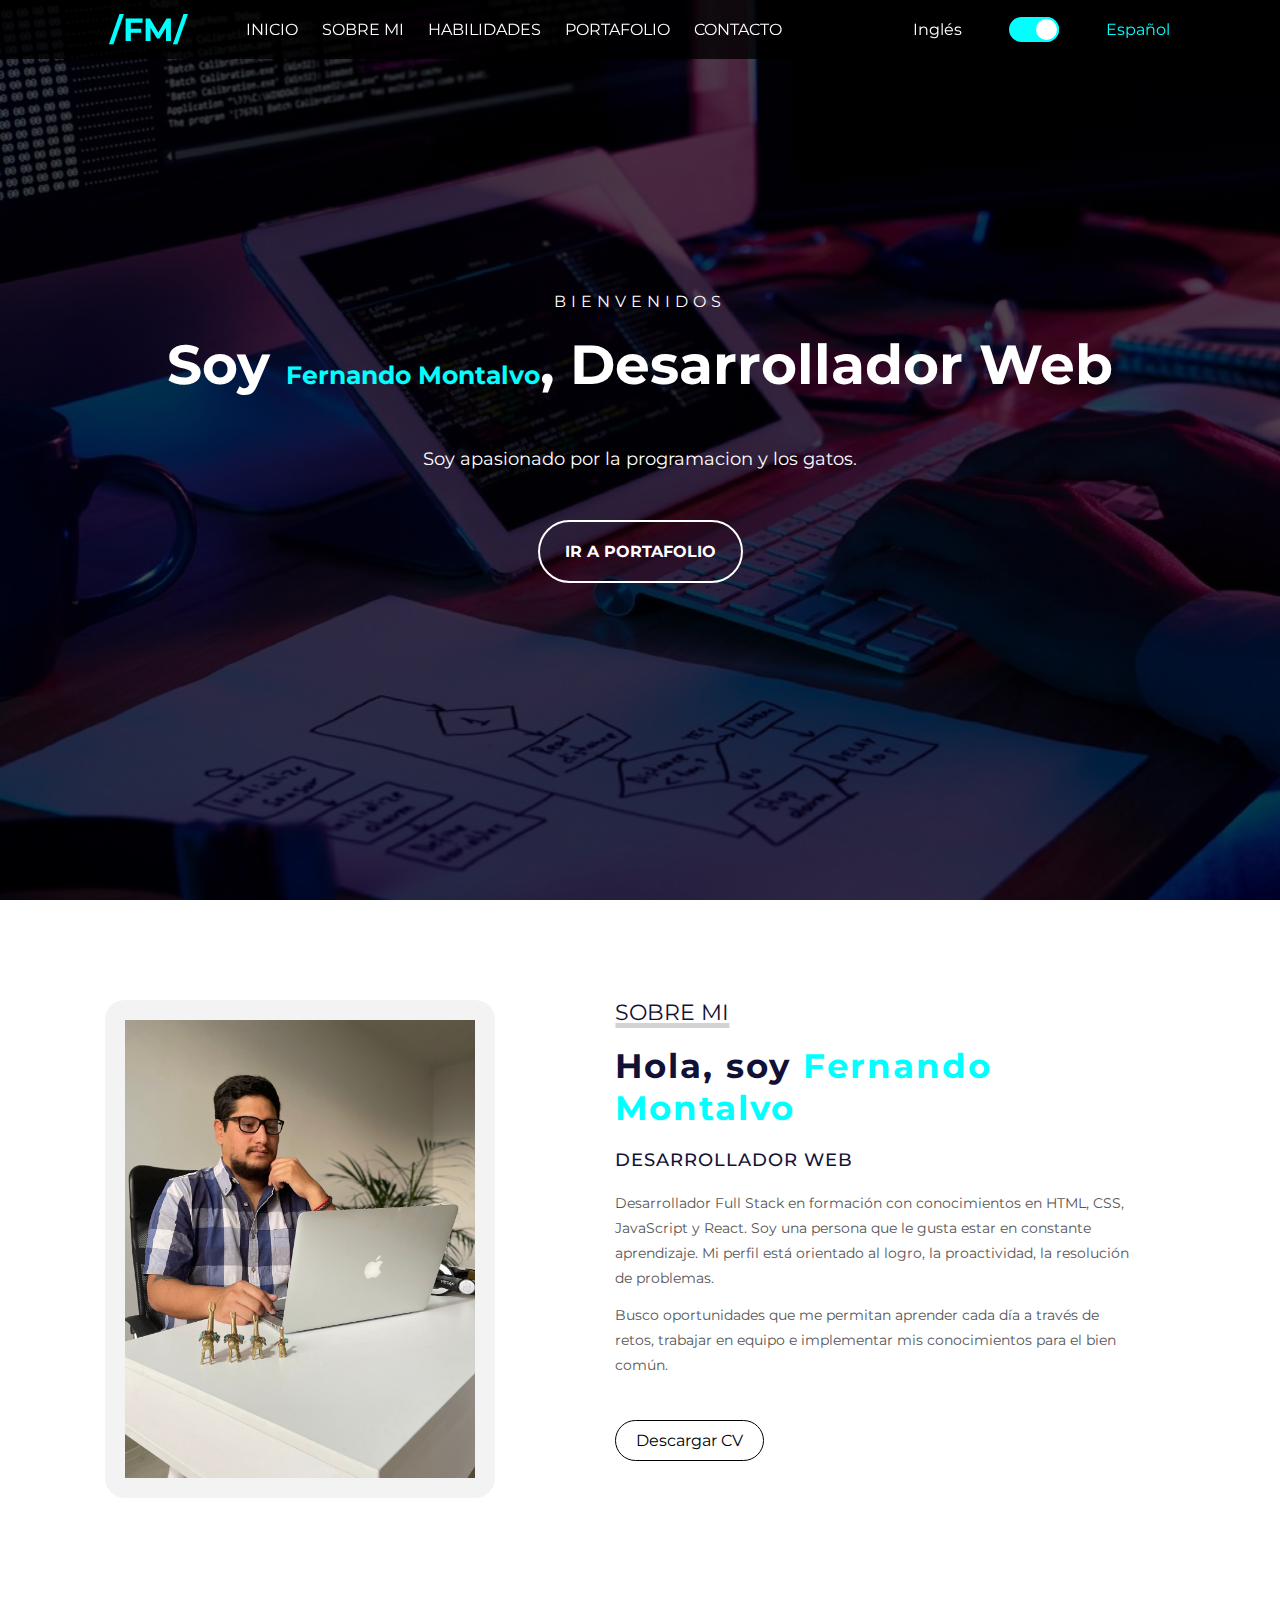
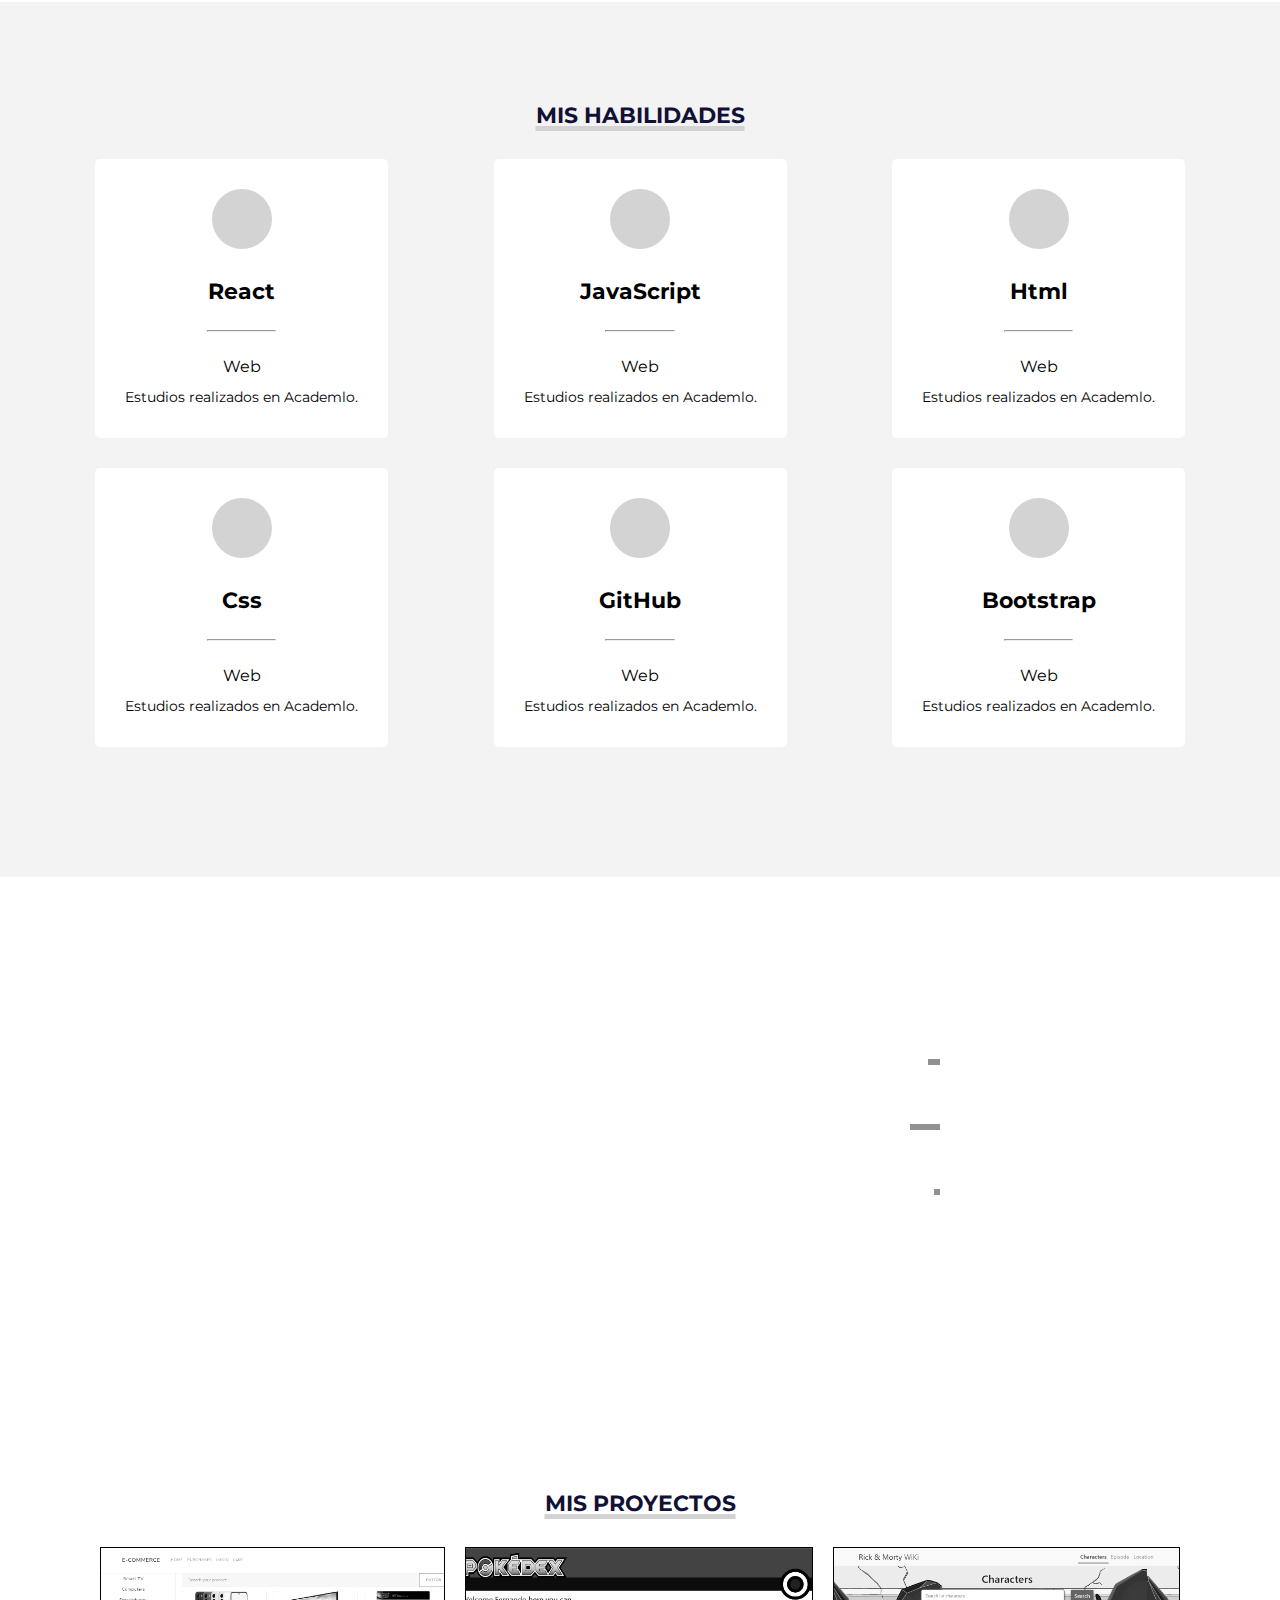
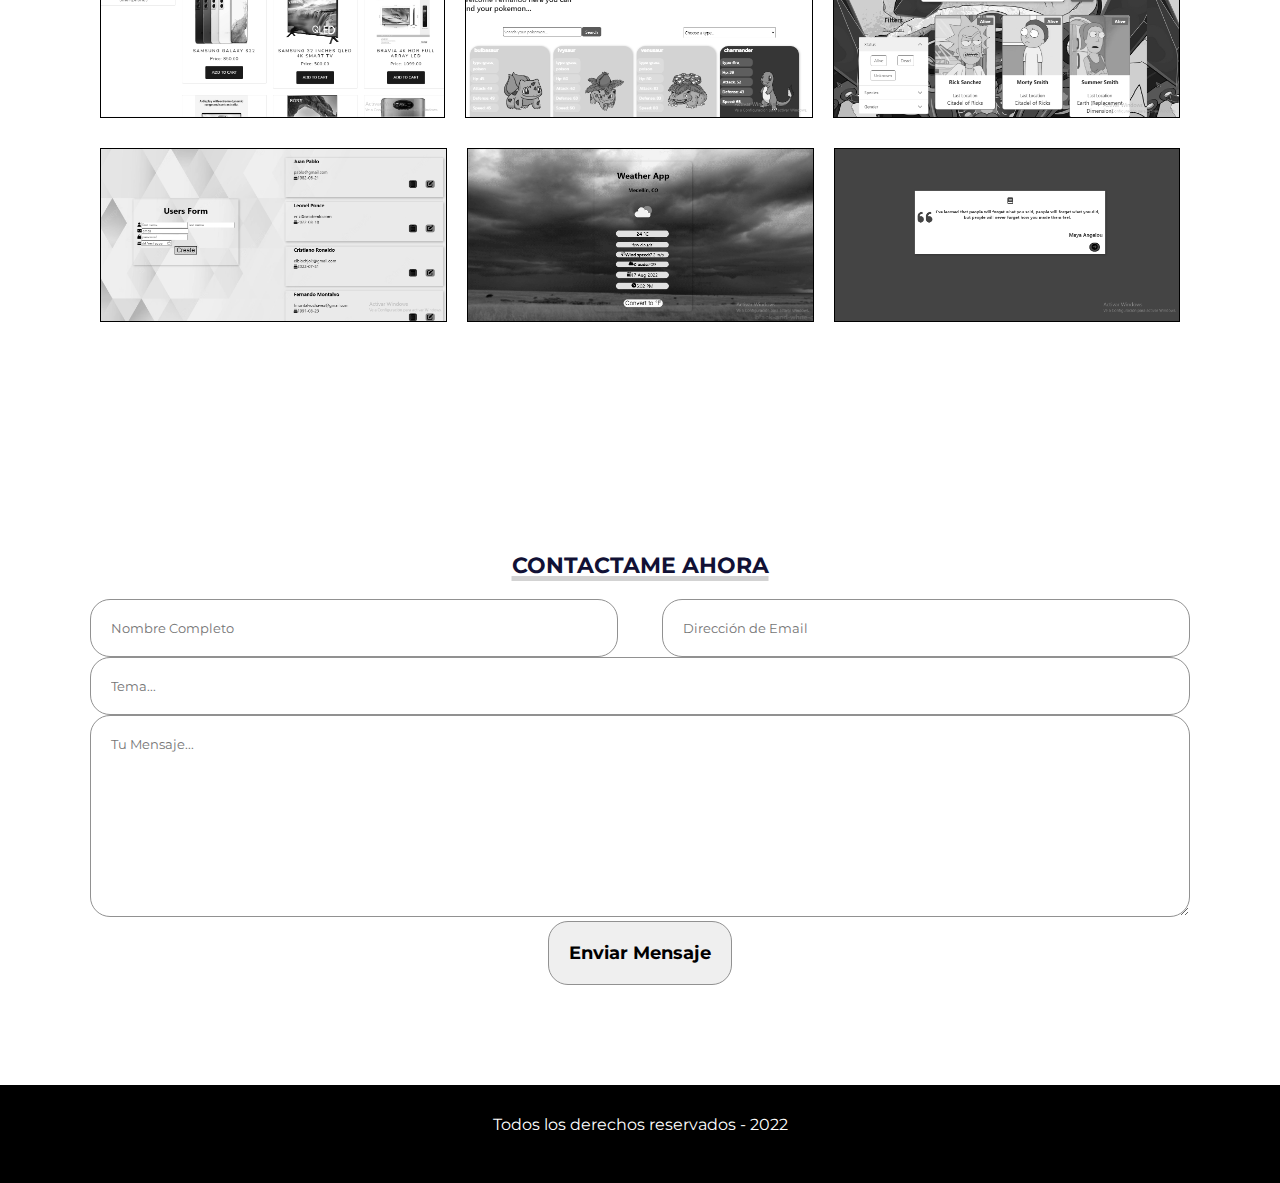
==== commit 0798e2e7: "photo" ====
--- a/es/index.html
+++ b/es/index.html
@@ -47,7 +47,7 @@
     <!-- sobre mi -->
     <section id="sobremi">
         <div class="img-container">
-            <img src="../img/Fer.jpeg" alt="">
+            <img src="../img/port2.jpg" alt="">
         </div>
         <div class="sobremi">
             <p  class="title-section">Sobre Mi</p>
@@ -55,7 +55,7 @@
             <h3>Desarrollador Web</h3>
             <p>Desarrollador Full Stack en formación con conocimientos en HTML, CSS, JavaScript y React. Soy una persona que le gusta estar en constante aprendizaje. Mi perfil está orientado al logro, la proactividad, la resolución de problemas.</p>
             <p>Busco oportunidades que me permitan aprender cada día a través de retos, trabajar en equipo e implementar mis conocimientos para el bien común.</p>
-            <a download="CV-Español" href="../CV/Currículum agente comercial profesional elegante y minimalista gris y beige.pdf">Descargar CV</a>
+            <a download="FernandoMontalvo-FrontEnd-CV" href="../CV/Currículum agente comercial profesional elegante y minimalista gris y beige (1).pdf">Descargar CV</a>
         </div>
     </section>
     <!-- habilidades -->
